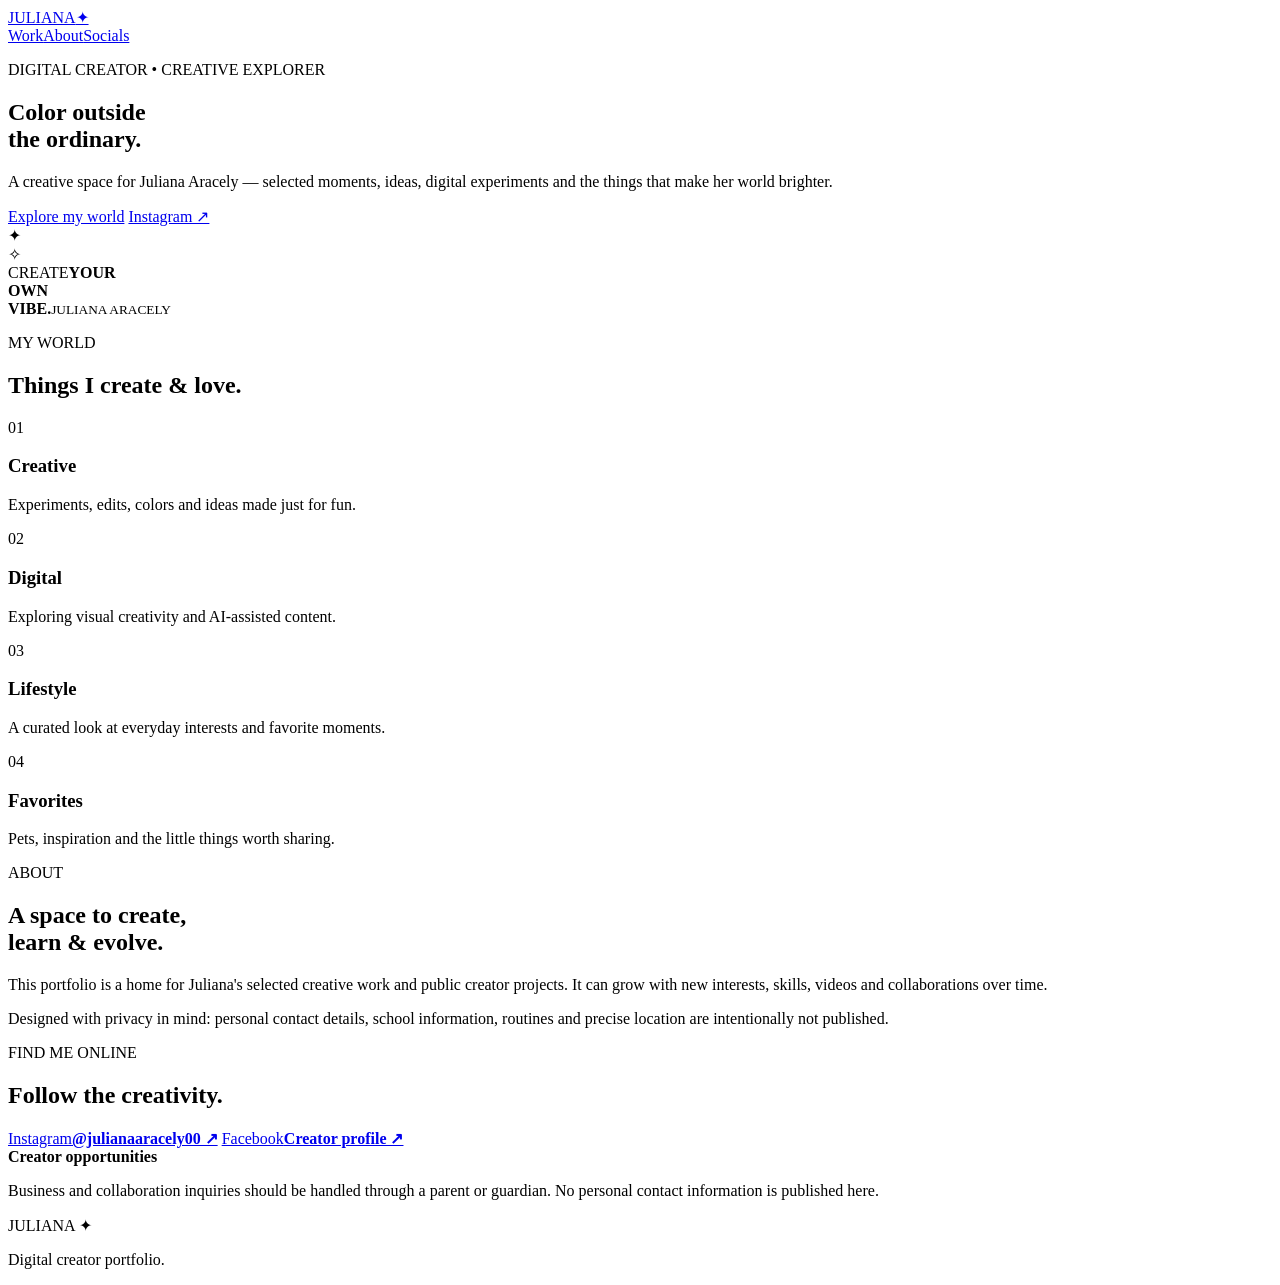
==== index.html @ 80a49f12 "Build Juliana creator portfolio homepage" ====
<!doctype html>
<html lang="en">
<head>
  <meta charset="utf-8">
  <meta name="viewport" content="width=device-width,initial-scale=1">
  <meta name="theme-color" content="#0b0710">
  <meta name="description" content="Juliana Aracely — digital creator portfolio featuring creative projects, lifestyle content, and selected social media.">
  <meta property="og:title" content="Juliana Aracely | Digital Creator">
  <meta property="og:description" content="Creative moments, digital experiments, lifestyle, and more from Juliana Aracely.">
  <meta property="og:type" content="website">
  <title>Juliana Aracely | Digital Creator</title>
  <link rel="stylesheet" href="styles.css">
</head>
<body>
  <div class="aurora aurora-one" aria-hidden="true"></div>
  <div class="aurora aurora-two" aria-hidden="true"></div>

  <header class="site-header">
    <a class="logo" href="#top" aria-label="Juliana home">JULIANA<span>✦</span></a>
    <nav aria-label="Main navigation">
      <a href="#work">Work</a><a href="#about">About</a><a href="#socials">Socials</a>
    </nav>
  </header>

  <main id="top">
    <section class="hero section">
      <div class="hero-copy">
        <p class="eyebrow">DIGITAL CREATOR • CREATIVE EXPLORER</p>
        <h1>Color outside<br><span>the ordinary.</span></h1>
        <p class="lead">A creative space for Juliana Aracely — selected moments, ideas, digital experiments and the things that make her world brighter.</p>
        <div class="actions">
          <a class="button primary" href="#work">Explore my world</a>
          <a class="button ghost" href="https://www.instagram.com/julianaaracely00" target="_blank" rel="noopener noreferrer">Instagram ↗</a>
        </div>
      </div>
      <div class="hero-art" aria-label="Colorful abstract creator artwork">
        <div class="orbit"></div><div class="spark s1">✦</div><div class="spark s2">✧</div>
        <div class="creator-card"><span>CREATE</span><strong>YOUR<br>OWN<br>VIBE.</strong><small>JULIANA ARACELY</small></div>
      </div>
    </section>

    <section id="work" class="section">
      <div class="section-heading"><p class="eyebrow">MY WORLD</p><h2>Things I create & love.</h2></div>
      <div class="grid">
        <article class="tile pink"><span class="number">01</span><div><h3>Creative</h3><p>Experiments, edits, colors and ideas made just for fun.</p></div></article>
        <article class="tile rainbow"><span class="number">02</span><div><h3>Digital</h3><p>Exploring visual creativity and AI-assisted content.</p></div></article>
        <article class="tile violet"><span class="number">03</span><div><h3>Lifestyle</h3><p>A curated look at everyday interests and favorite moments.</p></div></article>
        <article class="tile cyan"><span class="number">04</span><div><h3>Favorites</h3><p>Pets, inspiration and the little things worth sharing.</p></div></article>
      </div>
    </section>

    <section id="about" class="section about">
      <div><p class="eyebrow">ABOUT</p><h2>A space to create,<br><span>learn & evolve.</span></h2></div>
      <div class="about-copy"><p>This portfolio is a home for Juliana's selected creative work and public creator projects. It can grow with new interests, skills, videos and collaborations over time.</p><p class="privacy">Designed with privacy in mind: personal contact details, school information, routines and precise location are intentionally not published.</p></div>
    </section>

    <section id="socials" class="section socials">
      <p class="eyebrow">FIND ME ONLINE</p><h2>Follow the creativity.</h2>
      <div class="social-links">
        <a href="https://www.instagram.com/julianaaracely00" target="_blank" rel="noopener noreferrer"><span>Instagram</span><strong>@julianaaracely00 ↗</strong></a>
        <a href="https://www.facebook.com/profile.php?id=61573291403432" target="_blank" rel="noopener noreferrer"><span>Facebook</span><strong>Creator profile ↗</strong></a>
      </div>
      <div class="contact-note"><strong>Creator opportunities</strong><p>Business and collaboration inquiries should be handled through a parent or guardian. No personal contact information is published here.</p></div>
    </section>
  </main>

  <footer><span>JULIANA ✦</span><p>Digital creator portfolio.</p></footer>
  <script src="script.js"></script>
</body>
</html>
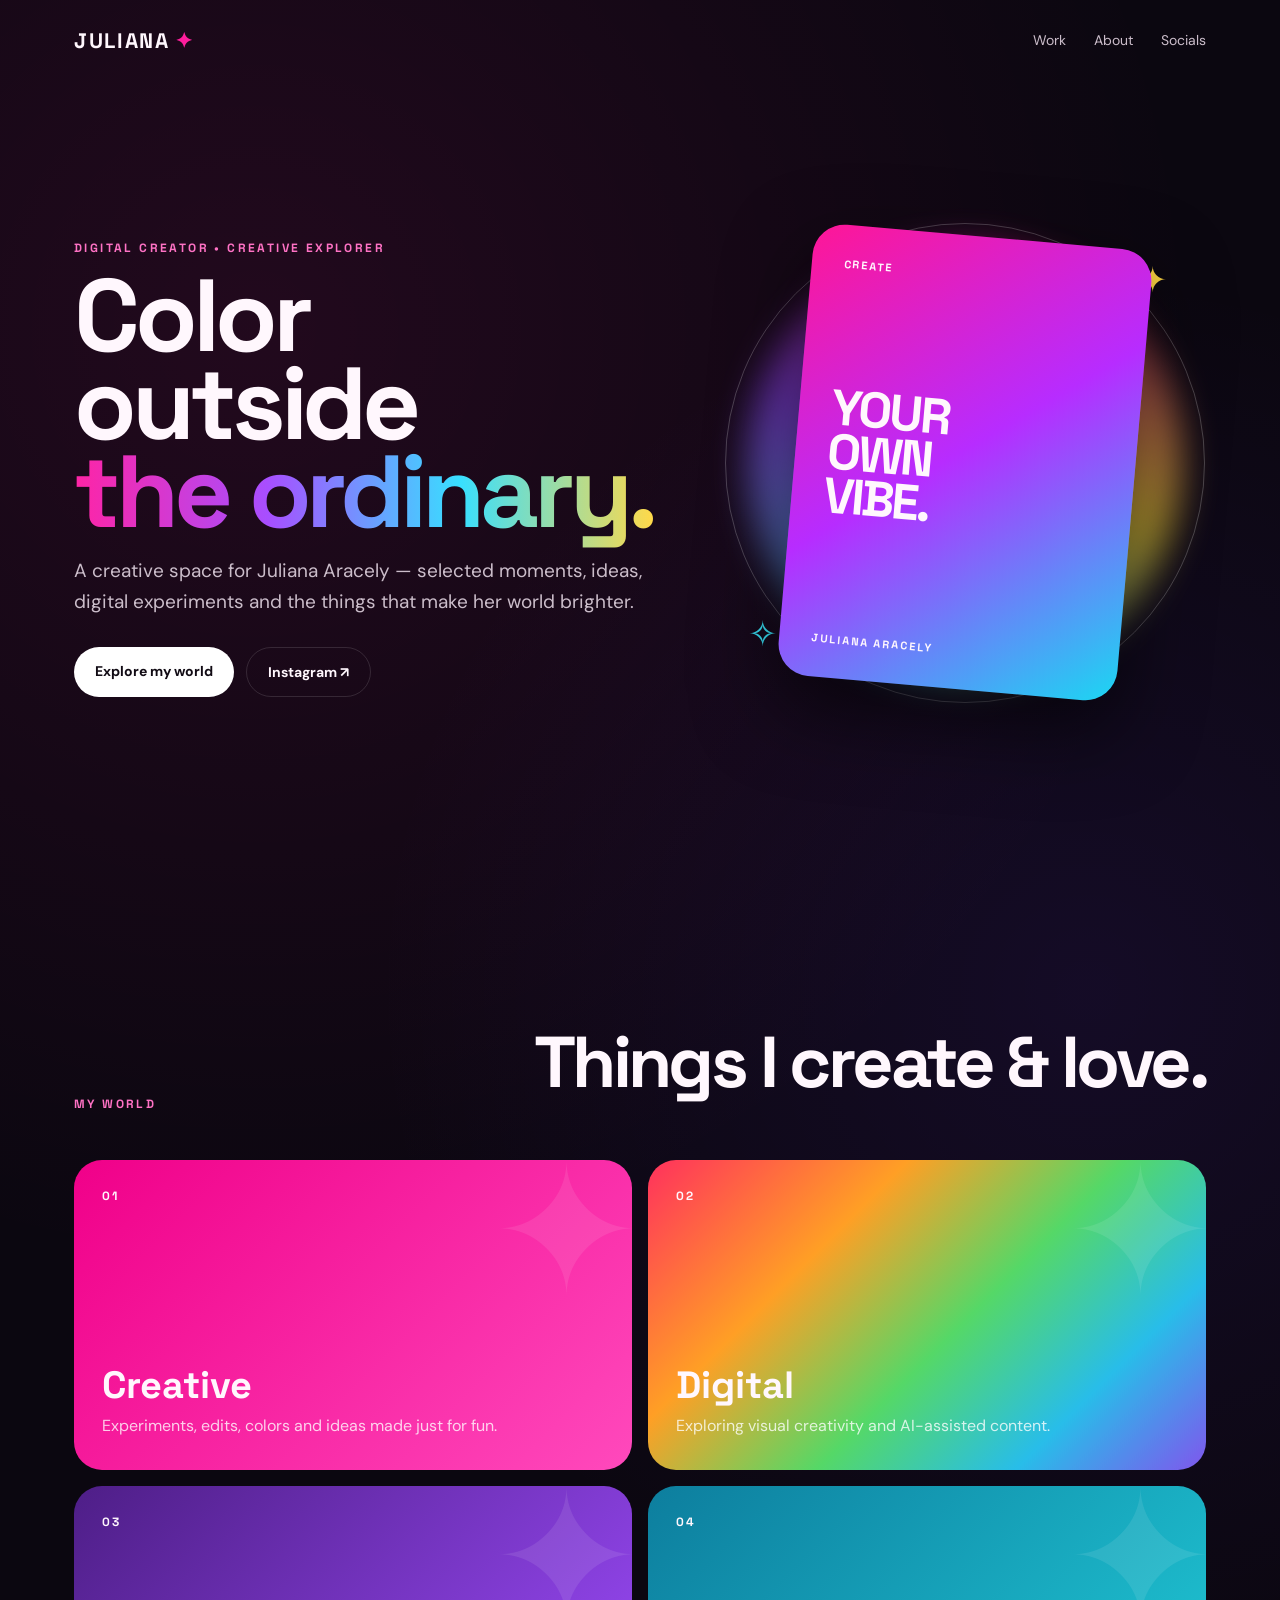
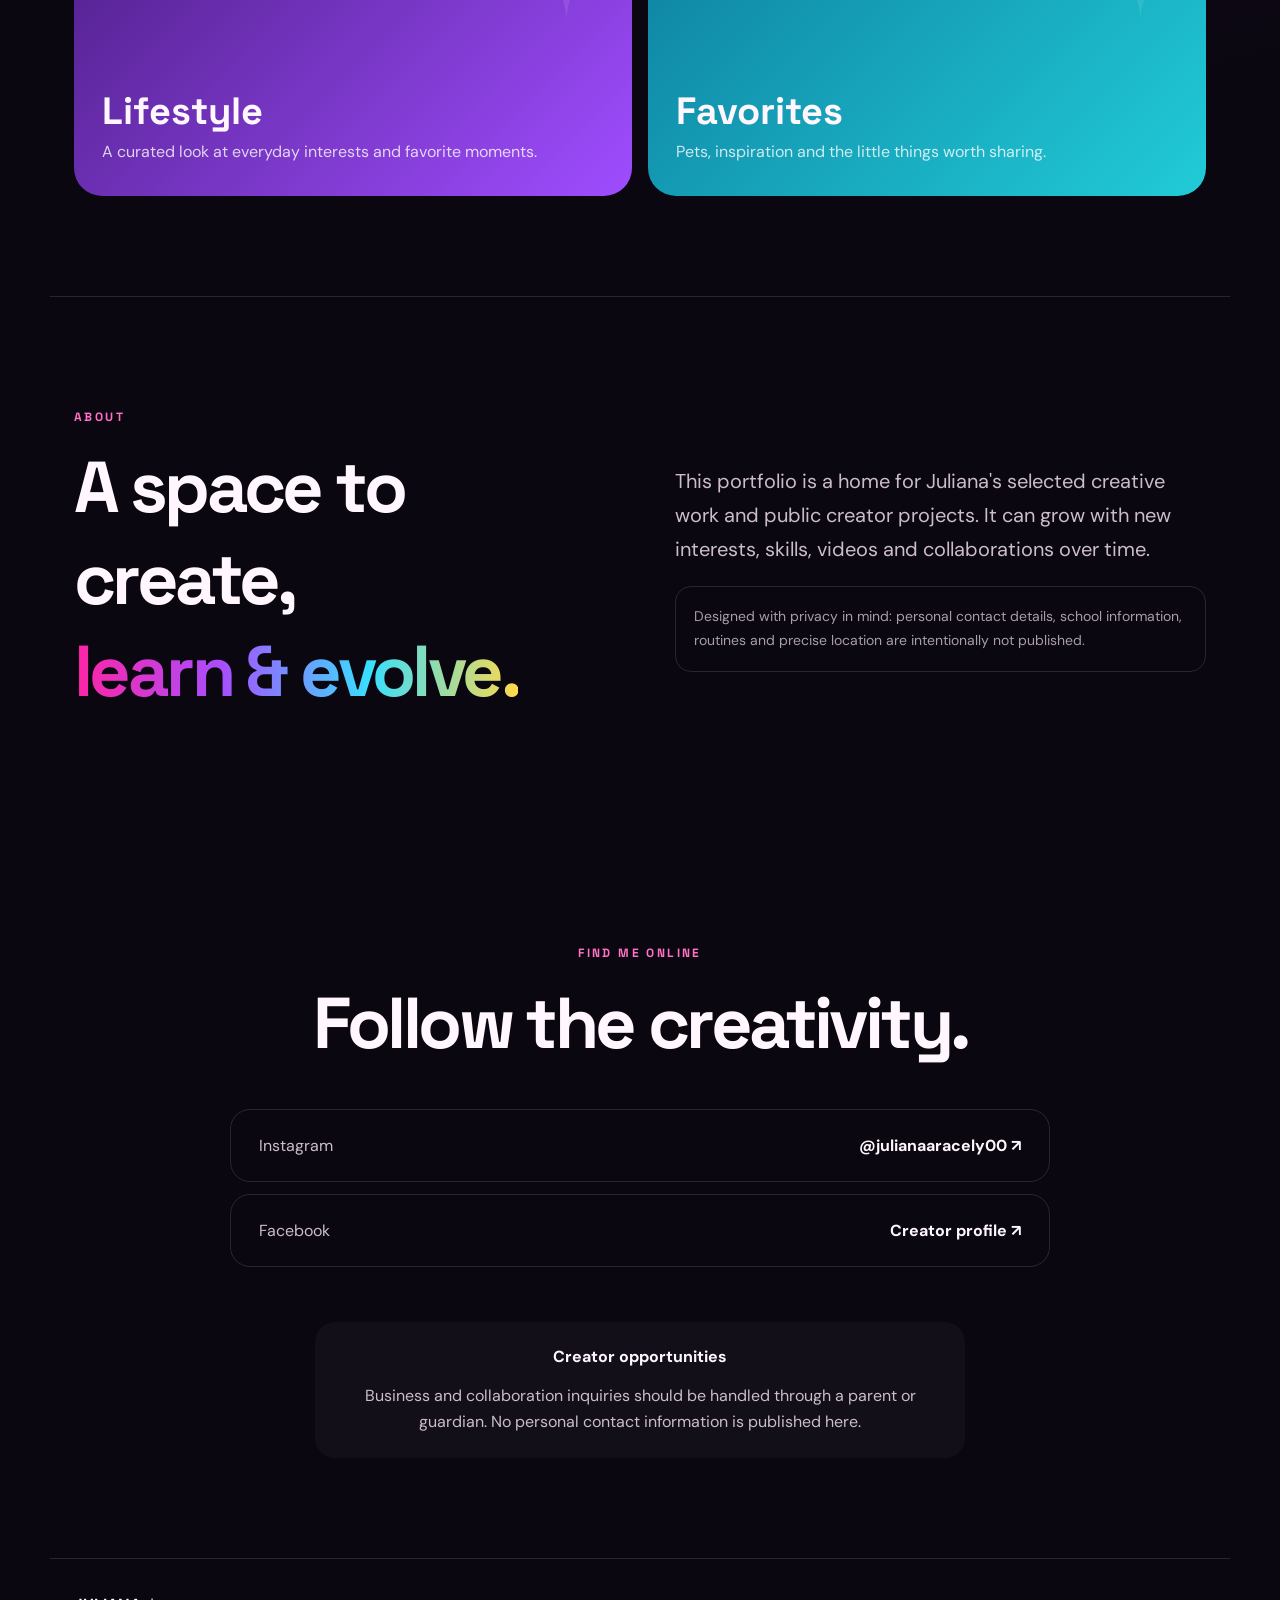
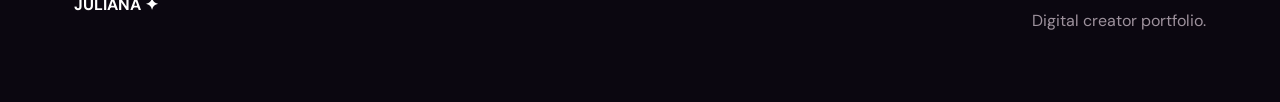
==== commit 223c012f: "Add Netlify Identity invite redirect to Creator Studio" ====
--- a/index.html
+++ b/index.html
@@ -10,6 +10,7 @@
   <meta property="og:type" content="website">
   <title>Juliana Aracely | Digital Creator</title>
   <link rel="stylesheet" href="styles.css">
+  <script src="https://identity.netlify.com/v1/netlify-identity-widget.js"></script>
 </head>
 <body>
   <div class="aurora aurora-one" aria-hidden="true"></div>
@@ -66,5 +67,12 @@
 
   <footer><span>JULIANA ✦</span><p>Digital creator portfolio.</p></footer>
   <script src="script.js"></script>
+  <script>
+    if (window.netlifyIdentity) {
+      window.netlifyIdentity.on('init', function(user) {
+        if (!user) window.netlifyIdentity.on('login', function() { document.location.href = '/admin/'; });
+      });
+    }
+  </script>
 </body>
 </html>
--- a/styles.css
+++ b/styles.css
@@ -0,0 +1,2 @@
+@import url('https://fonts.googleapis.com/css2?family=DM+Sans:wght@400;500;700&family=Space+Grotesk:wght@500;600;700&display=swap');
+:root{--bg:#0b0710;--ink:#fff7fd;--muted:#cbbdca;--pink:#ff1e9d;--violet:#9c52ff;--cyan:#3be9ff;--line:#ffffff20}*{box-sizing:border-box}html{scroll-behavior:smooth}body{margin:0;background:var(--bg);color:var(--ink);font-family:'DM Sans',sans-serif;overflow-x:hidden;background-image:radial-gradient(circle at 20% 10%,#ff1e9d18,transparent 30%),radial-gradient(circle at 85% 30%,#7137ff18,transparent 28%)}a{color:inherit;text-decoration:none}.site-header{height:80px;max-width:1180px;margin:auto;padding:0 24px;display:flex;align-items:center;justify-content:space-between;position:relative;z-index:5}.logo{font:700 21px 'Space Grotesk';letter-spacing:.08em}.logo span{color:var(--pink);margin-left:5px}.site-header nav{display:flex;gap:28px;font-size:14px}.site-header nav a{color:var(--muted)}.site-header nav a:hover{color:#fff}.section{max-width:1180px;margin:auto;padding:100px 24px}.hero{min-height:calc(100vh - 80px);display:grid;grid-template-columns:1.1fr .9fr;align-items:center;gap:60px;padding-top:45px}.eyebrow{font:700 12px 'Space Grotesk';letter-spacing:.2em;color:#ff72c5}.hero h1,.section h2{font-family:'Space Grotesk';margin:16px 0;letter-spacing:-.05em}.hero h1{font-size:clamp(55px,8vw,108px);line-height:.86}.hero h1 span,.about h2 span{background:linear-gradient(90deg,#ff24a5,#a84eff,#38dfff,#ffd94a);-webkit-background-clip:text;background-clip:text;color:transparent}.lead{font-size:19px;line-height:1.65;color:var(--muted);max-width:600px}.actions{display:flex;gap:12px;margin-top:30px}.button{padding:15px 21px;border-radius:999px;font-weight:700;font-size:14px}.primary{background:#fff;color:#110b14}.ghost{border:1px solid var(--line)}.hero-art{min-height:540px;position:relative;display:grid;place-items:center}.hero-art:before{content:'';position:absolute;width:430px;height:430px;border-radius:50%;background:conic-gradient(from 20deg,#ff1493,#ffdf37,#46edff,#9147ff,#ff1493);filter:blur(18px);opacity:.65}.creator-card{position:relative;width:min(340px,75vw);aspect-ratio:.75;background:linear-gradient(145deg,#ff1696,#b72cff 48%,#1bd7f2);border-radius:32px;padding:32px;transform:rotate(5deg);box-shadow:0 30px 80px #0009;display:flex;flex-direction:column;justify-content:space-between}.creator-card span,.creator-card small{font:700 11px 'Space Grotesk';letter-spacing:.18em}.creator-card strong{font:700 50px/0.88 'Space Grotesk';letter-spacing:-.06em}.orbit{position:absolute;width:480px;height:480px;border:1px solid #ffffff38;border-radius:50%;animation:spin 18s linear infinite}.spark{position:absolute;font-size:35px}.s1{top:12%;right:8%;color:#ffd643}.s2{bottom:14%;left:5%;color:var(--cyan)}@keyframes spin{to{transform:rotate(360deg)}}.section-heading{display:flex;align-items:end;justify-content:space-between;margin-bottom:36px}.section h2{font-size:clamp(42px,6vw,72px)}.grid{display:grid;grid-template-columns:repeat(2,1fr);gap:16px}.tile{min-height:310px;border-radius:28px;padding:28px;display:flex;flex-direction:column;justify-content:space-between;overflow:hidden;position:relative}.tile:after{content:'✦';position:absolute;right:-10px;top:-45px;font-size:180px;color:#ffffff18}.tile .number{font:700 12px 'Space Grotesk';letter-spacing:.15em}.tile h3{font:700 38px 'Space Grotesk';margin:0}.tile p{margin:6px 0;color:#ffffffc8}.pink{background:linear-gradient(135deg,#f00089,#ff49bc)}.rainbow{background:linear-gradient(135deg,#ff315d,#ff9f25 30%,#55d867 55%,#28bde9 78%,#8056ed)}.violet{background:linear-gradient(135deg,#4e1e87,#9f4dff)}.cyan{background:linear-gradient(135deg,#0d7e9e,#21cbd8)}.about{display:grid;grid-template-columns:1fr 1fr;gap:70px;align-items:center;border-top:1px solid var(--line)}.about-copy{font-size:20px;line-height:1.7;color:var(--muted)}.privacy{font-size:14px;padding:18px;border:1px solid var(--line);border-radius:16px;color:#a99da9}.socials{text-align:center}.social-links{max-width:820px;margin:40px auto;display:grid;gap:12px}.social-links a{padding:25px 28px;border:1px solid var(--line);border-radius:20px;display:flex;justify-content:space-between;align-items:center;text-align:left;transition:.2s}.social-links a:hover{transform:translateY(-3px);border-color:#ff4eb1}.social-links span{color:var(--muted)}.contact-note{max-width:650px;margin:55px auto 0;padding:24px;border-radius:20px;background:#ffffff08}.contact-note p{color:var(--muted);line-height:1.6;margin-bottom:0}footer{max-width:1180px;margin:auto;padding:35px 24px 55px;border-top:1px solid var(--line);display:flex;justify-content:space-between;color:#9e929d}footer span{color:#fff;font-weight:700}@media(max-width:760px){.site-header nav{gap:14px;font-size:12px}.hero{grid-template-columns:1fr;gap:10px;padding-top:70px}.hero-art{min-height:470px}.orbit{width:360px;height:360px}.grid{grid-template-columns:1fr}.tile{min-height:240px}.about{grid-template-columns:1fr;gap:15px}.section{padding:75px 20px}.social-links a{align-items:flex-start;flex-direction:column;gap:8px}footer{flex-direction:column;gap:8px}.actions{flex-wrap:wrap}}@media(prefers-reduced-motion:reduce){html{scroll-behavior:auto}.orbit{animation:none}}
